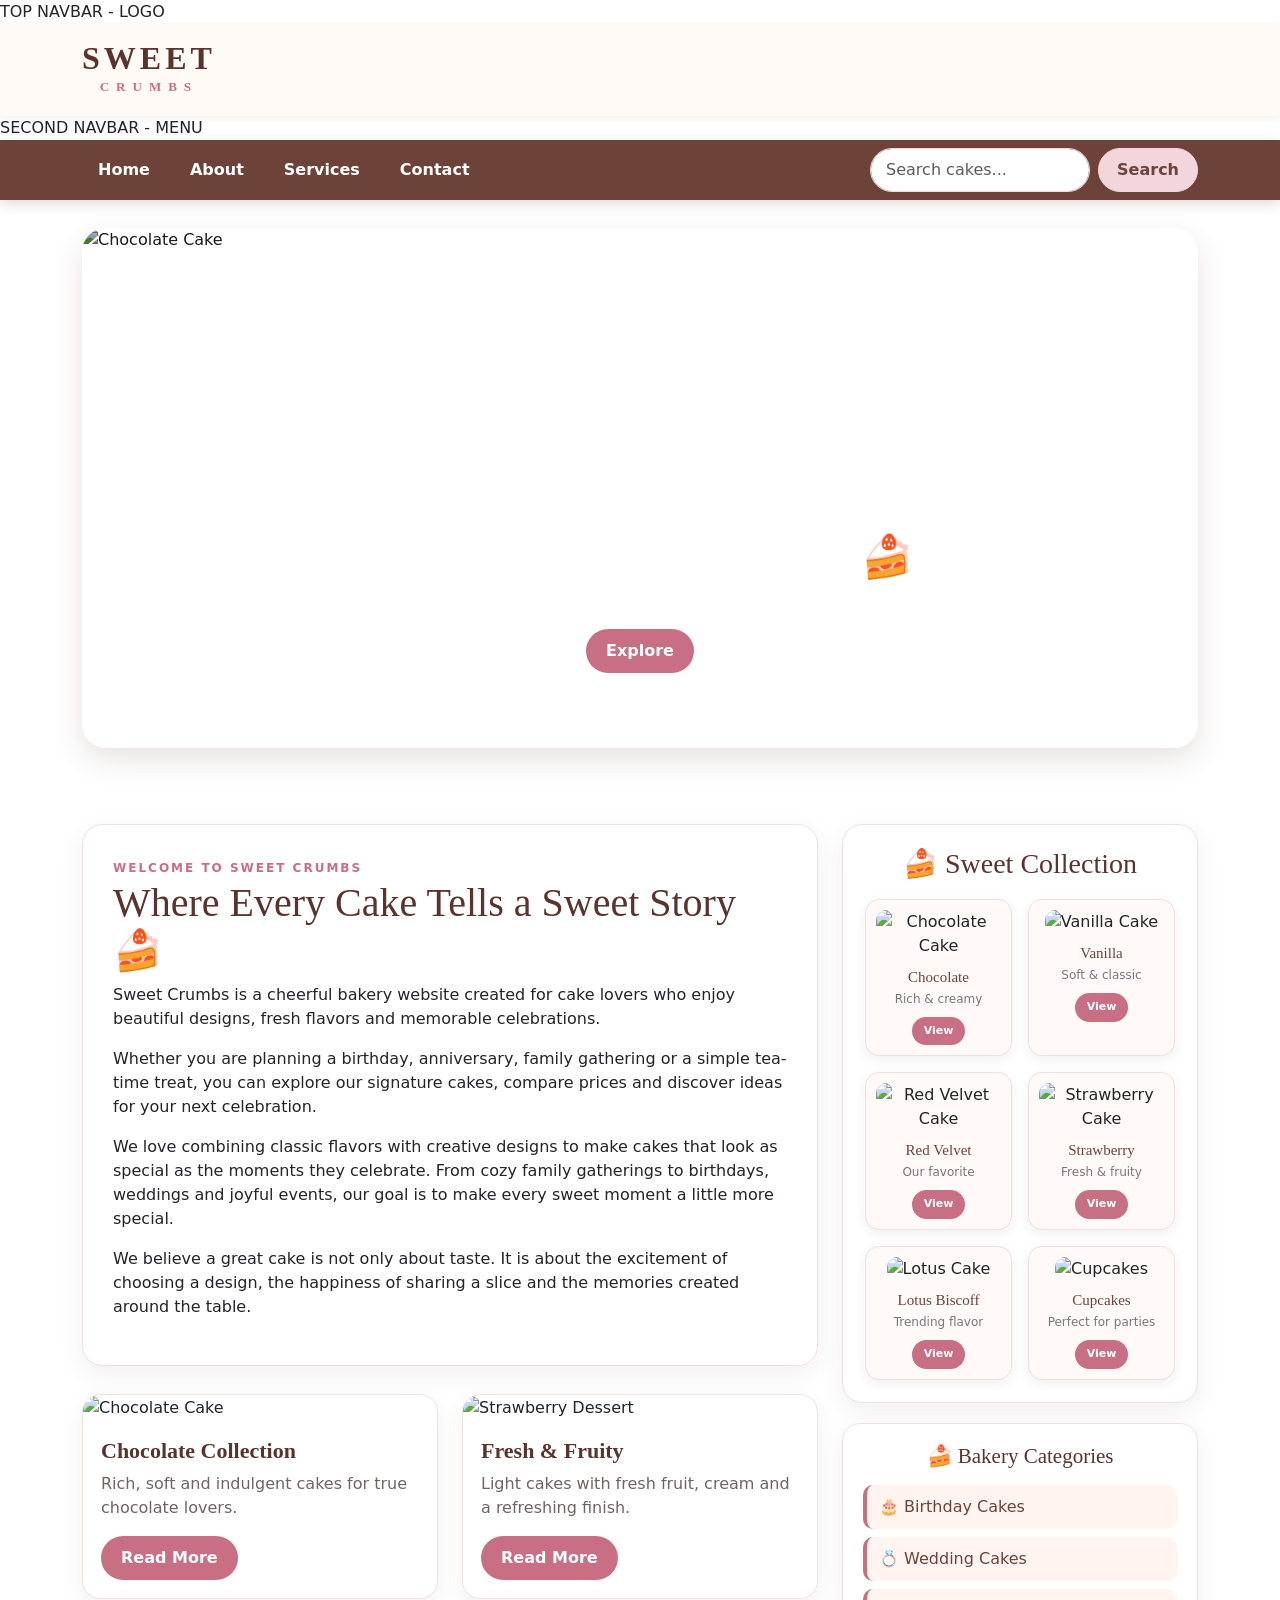
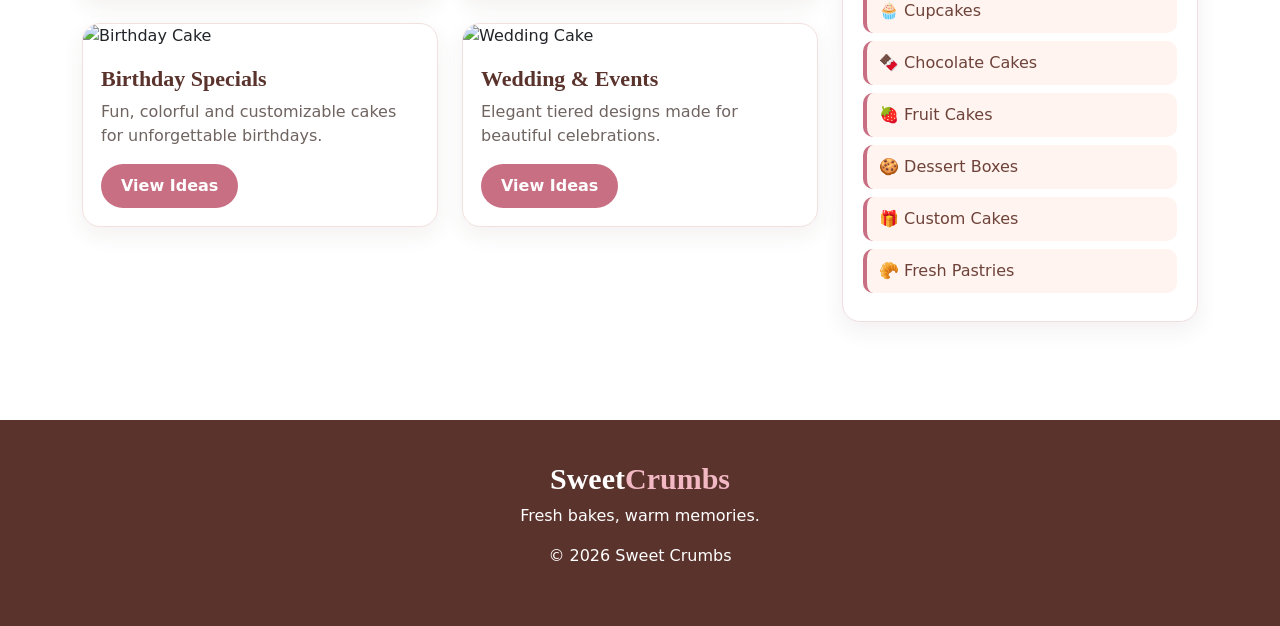
==== index.html @ d3f0cdc3 "Initial commit" ====
<!DOCTYPE html>
<html lang="en">
<head>
    <meta charset="UTF-8">
    <meta name="viewport" content="width=device-width, initial-scale=1.0">
    <title>USING BOOTSTRAP </title>
     <link rel="stylesheet" href="style.css">
    <link href="https://cdn.jsdelivr.net/npm/bootstrap@5.3.8/dist/css/bootstrap.min.css" rel="stylesheet" integrity="sha384-sRIl4kxILFvY47J16cr9ZwB07vP4J8+LH7qKQnuqkuIAvNWLzeN8tE5YBujZqJLB" crossorigin="anonymous">
<script src="https://cdn.jsdelivr.net/npm/bootstrap@5.3.8/dist/js/bootstrap.bundle.min.js" integrity="sha384-FKyoEForCGlyvwx9Hj09JcYn3nv7wiPVlz7YYwJrWVcXK/BmnVDxM+D2scQbITxI" crossorigin="anonymous"></script>
</head>
<body>

     TOP NAVBAR - LOGO


<nav class="top-cake-navbar">

    <div class="container">

        <a href="index.html" class="cake-logo">
            SWEET
            <span>CRUMBS</span>
        </a>

    </div>

</nav>



     SECOND NAVBAR - MENU


<nav class="navbar navbar-expand-lg second-cake-navbar">

    <div class="container">

        <!-- Mobile button -->

        <button
            class="navbar-toggler"
            type="button"
            data-bs-toggle="collapse"
            data-bs-target="#cakeNavbar"
            aria-controls="cakeNavbar"
            aria-expanded="false"
            aria-label="Toggle navigation">

            <span class="navbar-toggler-icon"></span>

        </button>


        <!-- Menu -->

        <div class="collapse navbar-collapse" id="cakeNavbar">

            <ul class="navbar-nav me-auto mb-2 mb-lg-0">

                <li class="nav-item">
                    <a
                        class="nav-link"
                        data-page="home"
                        href="index.html">
                        Home
                    </a>
                </li>

                <li class="nav-item">
                    <a
                        class="nav-link"
                        data-page="about"
                        href="about.html">
                        About
                    </a>
                </li>

                <li class="nav-item">
                    <a
                        class="nav-link"
                        data-page="services"
                        href="services.html">
                        Services
                    </a>
                </li>

                <li class="nav-item">
                    <a
                        class="nav-link"
                        data-page="contact"
                        href="contact.html">
                        Contact
                    </a>
                </li>

            </ul>


            <!-- Search -->

            <form class="d-flex cake-search">

                <input
                    class="form-control me-2"
                    type="search"
                    id="cakeSearch"
                    placeholder="Search cakes..."
                    aria-label="Search">

                <button
                    class="search-cake-btn"
                    type="submit">

                    Search

                </button>

            </form>

        </div>

    </div>

</nav>

<!--HERO CAROUSEL  -->

<section class="hero-wrap">

    <div class="container">

        <div id="cakeCarousel"
             class="carousel slide hero-card"
             data-bs-ride="carousel">

            <!-- Indicators -->

            <div class="carousel-indicators">

                <button
                    type="button"
                    data-bs-target="#cakeCarousel"
                    data-bs-slide-to="0"
                    class="active">
                </button>

                <button
                    type="button"
                    data-bs-target="#cakeCarousel"
                    data-bs-slide-to="1">
                </button>

                <button
                    type="button"
                    data-bs-target="#cakeCarousel"
                    data-bs-slide-to="2">
                </button>

            </div>


            <!-- Slides -->

            <div class="carousel-inner">

                <!-- Slide 1 -->

                <div class="carousel-item active">

                    <img
                        src="https://images.unsplash.com/photo-1578985545062-69928b1d9587?auto=format&fit=crop&w=1400&q=80"
                        class="d-block w-100"
                        alt="Chocolate Cake"
                    >

                    <div class="carousel-caption">

                        <h2>Sweet Moments Start Here 🍰</h2>

                        <p>
                            Fresh cakes, pretty slices and sweet little moments.
                        </p>

                        <button
    type="button"
    class="cake-btn carousel-btn"
    data-message="🍰 Welcome to Sweet Crumbs! Explore our delicious cakes and sweet creations.">

    Explore

</button>
                    </div>

                </div>


                <!-- Slide 2 -->

                <div class="carousel-item">

                    <img
                        src="https://images.unsplash.com/photo-1551024506-0bccd828d307?auto=format&fit=crop&w=1400&q=80"
                        class="d-block w-100"
                        alt="Cupcakes"
                    >

                    <div class="carousel-caption">

                        <h2>Pretty Cakes, Happy Hearts 🧁</h2>

                        <p>
                            Choose from cupcakes, layered cakes,
                            cheesecakes and more.
                        </p>

                             <button
    type="button"
    class="cake-btn carousel-btn"
    data-message="🧁 Discover our sweet collection of cupcakes, layered cakes and delicious desserts.">

    Discover

</button>
                    </div>

                </div>


                <!-- Slide 3 -->

                <div class="carousel-item">

    <img
        src="https://images.unsplash.com/photo-1571115177098-24ec42ed204d?auto=format&fit=crop&w=1400&q=80"
        class="d-block w-100"
        alt="Beautiful Celebration Cake">

    <div class="carousel-caption">

        <h2>Celebrate With Something Sweet 🎂</h2>

        <p>
            Beautifully decorated cakes made to add sweetness
            and joy to every special celebration.
        </p>
<button
    type="button"
    class="cake-btn carousel-btn"
    data-message="🎂 Make your celebration special with a beautiful custom cake designed just for you.">

    Order Idea

</button>

    </div>

</div>


            <!-- Previous -->

            <button
                class="carousel-control-prev"
                type="button"
                data-bs-target="#cakeCarousel"
                data-bs-slide="prev">

                <span class="carousel-control-prev-icon"></span>

            </button>


            <!-- Next -->

            <button
                class="carousel-control-next"
                type="button"
                data-bs-target="#cakeCarousel"
                data-bs-slide="next">

                <span class="carousel-control-next-icon"></span>

            </button>

        </div>

    </div>

</section>


<!--  MAIN CONTENT  -->

<main class="container py-5">

    <div class="row g-4">

        <!-- Main -->

        <div class="col-lg-8">

            <section class="content-card">

                <span class="eyebrow">
                    WELCOME TO SWEET CRUMBS
                </span>

                <h1>
                    Where Every Cake Tells a Sweet Story 🍰
                </h1>

                <p>
                    Sweet Crumbs is a cheerful bakery website created
                    for cake lovers who enjoy beautiful designs, fresh
                    flavors and memorable celebrations.
                </p>

                <p>
                    Whether you are planning a birthday, anniversary,
                    family gathering or a simple tea-time treat, you
                    can explore our signature cakes, compare prices
                    and discover ideas for your next celebration.
                </p>
                       <p>
                We love combining classic flavors with creative
                designs to make cakes that look as special as
                the moments they celebrate. From cozy family
                gatherings to birthdays, weddings and joyful events,
                our goal is to make every sweet moment a little
                more special.
            </p>

            <p>
                We believe a great cake is not only about taste.
                It is about the excitement of choosing a design,
                the happiness of sharing a slice and the memories
                created around the table.
            </p>
            </section>


            <!-- 4 Feature Cards -->

            <section class="row g-4 mt-1">

                <!-- Card 1 -->

                <div class="col-md-6">

                    <div class="feature-card">

                        <img
                            src="https://images.unsplash.com/photo-1606313564200-e75d5e30476c?auto=format&fit=crop&w=700&q=80"
                            alt="Chocolate Cake"
                        >

                        <h3>Chocolate Collection</h3>

                        <p>
                            Rich, soft and indulgent cakes for true
                            chocolate lovers.
                        </p>

                        <button
                            class="cake-btn js-message"
                            data-message="Chocolate Collection: rich cocoa cakes with creamy layers. 🍫">

                            Read More

                        </button>

                    </div>

                </div>


                <!-- Card 2 -->

                <div class="col-md-6">

                    <div class="feature-card">

                        <img
                            src="https://images.unsplash.com/photo-1488477181946-6428a0291777?auto=format&fit=crop&w=700&q=80"
                            alt="Strawberry Dessert"
                        >

                        <h3>Fresh & Fruity</h3>

                        <p>
                            Light cakes with fresh fruit, cream and
                            a refreshing finish.
                        </p>

                        <button
                            class="cake-btn js-message"
                            data-message="Fresh & Fruity: bright flavors perfect for spring and summer celebrations. 🍓">

                            Read More

                        </button>

                    </div>

                </div>


                <!-- Card 3 -->

                <div class="col-md-6">

                    <div class="feature-card">

                        <img
                            src="https://images.unsplash.com/photo-1586985289688-ca3cf47d3e6e?auto=format&fit=crop&w=700&q=80"
                            alt="Birthday Cake"
                        >

                        <h3>Birthday Specials</h3>

                        <p>
                            Fun, colorful and customizable cakes for
                            unforgettable birthdays.
                        </p>

                        <button
                            class="cake-btn js-message"
                            data-message="Birthday Specials: custom colors, names and celebration themes. 🎈">

                            View Ideas

                        </button>

                    </div>

                </div>


                <!-- Card 4 -->

                <div class="col-md-6">

                    <div class="feature-card">

                        <img
                            src="https://images.unsplash.com/photo-1557979619-445218f326b9?auto=format&fit=crop&w=700&q=80"
                            alt="Wedding Cake"
                        >

                        <h3>Wedding & Events</h3>

                        <p>
                            Elegant tiered designs made for beautiful
                            celebrations.
                        </p>

                        <button
                            class="cake-btn js-message"
                            data-message="Wedding & Events: elegant tiered cakes for your biggest moments. 💍">

                            View Ideas

                        </button>

                    </div>

                </div>

            </section>


            <!-- Message -->

            <div id="homeMessage" class="message-box"></div>

        </div>


        <!-- ================= SIDEBAR ================= -->

<aside class="col-lg-4">

    <!-- SIDEBAR 6 CARDS -->
    <div class="sidebar-card">

        <h3>🍰 Sweet Collection</h3>

        <div class="row g-3">

            <!-- Card 1 -->
            <div class="col-6">

                <div class="side-cake-card">

                    <img
                        src="https://images.unsplash.com/photo-1578985545062-69928b1d9587?auto=format&fit=crop&w=500&q=80"
                        alt="Chocolate Cake">

                    <h5>Chocolate</h5>

                    <p>Rich & creamy</p>

                    <button
                        type="button"
                        class="cake-btn js-message"
                        data-message="🍫 Chocolate Cake selected! Rich and creamy.">

                        View

                    </button>

                </div>

            </div>


            <!-- Card 2 -->
            <div class="col-6">

                <div class="side-cake-card">

                    <img
                        src="https://images.unsplash.com/photo-1464349095431-e9a21285b5f3?auto=format&fit=crop&w=500&q=80"
                        alt="Vanilla Cake">

                    <h5>Vanilla</h5>

                    <p>Soft & classic</p>

                    <button
                        type="button"
                        class="cake-btn js-message"
                        data-message="🍰 Vanilla Cake selected! Soft and delicious.">

                        View

                    </button>

                </div>

            </div>


            <!-- Card 3 -->
            <div class="col-6">

                <div class="side-cake-card">

                    
<img
    src="https://images.unsplash.com/photo-1586788224331-947f68671cf1?auto=format&fit=crop&w=500&q=80"
    alt="Red Velvet Cake">
                    <h5>Red Velvet</h5>

                    <p>Our favorite</p>

                    <button
                        type="button"
                        class="cake-btn js-message"
                        data-message="❤️ Red Velvet selected! A customer favorite.">

                        View

                    </button>

                </div>

            </div>


            <!-- Card 4 -->
            <div class="col-6">

                <div class="side-cake-card">

                    <img
                        src="https://images.unsplash.com/photo-1488477181946-6428a0291777?auto=format&fit=crop&w=500&q=80"
                        alt="Strawberry Cake">

                    <h5>Strawberry</h5>

                    <p>Fresh & fruity</p>

                    <button
                        type="button"
                        class="cake-btn js-message"
                        data-message="🍓 Strawberry Cake selected! Fresh and fruity.">

                        View

                    </button>

                </div>

            </div>


            <!-- Card 5 -->
            <div class="col-6">

                <div class="side-cake-card">

                    <img
                        src="https://images.unsplash.com/photo-1541592106381-b31e9677c0e5?auto=format&fit=crop&w=500&q=80"
                        alt="Lotus Cake">

                    <h5>Lotus Biscoff</h5>

                    <p>Trending flavor</p>

                    <button
                        type="button"
                        class="cake-btn js-message"
                        data-message="🍪 Lotus Biscoff selected! A delicious trending flavor.">

                        View

                    </button>

                </div>

            </div>


            <!-- Card 6 -->
            <div class="col-6">

                <div class="side-cake-card">

                    <img
                        src="https://images.unsplash.com/photo-1551024506-0bccd828d307?auto=format&fit=crop&w=500&q=80"
                        alt="Cupcakes">

                    <h5>Cupcakes</h5>

                    <p>Perfect for parties</p>

                    <button
                        type="button"
                        class="cake-btn js-message"
                        data-message="🧁 Cupcake Box selected! Perfect for parties and sharing.">

                        View

                    </button>

                </div>

            </div>

        </div>

    </div>


    <!-- LIST BELOW SIDEBAR -->

    <div class="sidebar-list">

        <h3>🍰 Bakery Categories</h3>

        <ul>

            <li>🎂 Birthday Cakes</li>

            <li>💍 Wedding Cakes</li>

            <li>🧁 Cupcakes</li>

            <li>🍫 Chocolate Cakes</li>

            <li>🍓 Fruit Cakes</li>

            <li>🍪 Dessert Boxes</li>

            <li>🎁 Custom Cakes</li>

            <li>🥐 Fresh Pastries</li>

        </ul>

    </div>


    <!-- SIDE MESSAGE -->

    <div id="sidebarMessage" class="message-box"></div>

</aside>
    </div>

</main>


<!--  FOOTER  -->

<footer class="cake-footer">

    <div class="container text-center">

        <h3>
            Sweet<span>Crumbs</span>
        </h3>

        <p>Fresh bakes, warm memories.</p>

        <p>© 2026 Sweet Crumbs</p>

    </div>

</footer>



    <script src="https://cdn.jsdelivr.net/npm/@popperjs/core@2.11.8/dist/umd/popper.min.js" integrity="sha384-I7E8VVD/ismYTF4hNIPjVp/Zjvgyol6VFvRkX/vR+Vc4jQkC+hVqc2pM8ODewa9r" crossorigin="anonymous"></script>
    <script src="https://cdn.jsdelivr.net/npm/bootstrap@5.3.8/dist/js/bootstrap.min.js" integrity="sha384-G/EV+4j2dNv+tEPo3++6LCgdCROaejBqfUeNjuKAiuXbjrxilcCdDz6ZAVfHWe1Y" crossorigin="anonymous"></script>
</div>

      <script src="script.js"></script>
</body>
</html>
---- style.css ----
:root {
    --cream: #fffaf5;
    --pink: #f3d6dc;
    --rose: #c96f83;
    --brown: #6d4239;
    --deep: #5a332d;
    --gold: #d8a55b;
}


/* =========================
   BODY
========================= */

body {
    margin: 0;
    background: var(--cream);
    font-family: Arial, sans-serif;
    color: #4d403d;
}


/* =========================
   TOP NAVBAR
========================= */

.top-cake-navbar {
    width: 100%;
    background-color: #fffaf5;
    padding: 18px 40px;
    box-shadow: 0 2px 8px rgba(90, 51, 45, 0.08);
}


/* Cake Logo */

.cake-logo {
    display: inline-block;
    text-decoration: none;

    color: #5a332d;

    font-family: Georgia, serif;
    font-size: 32px;
    font-weight: bold;

    letter-spacing: 4px;
    line-height: 1;
}

.cake-logo span {
    display: block;

    color: #c96f83;

    font-size: 13px;
    letter-spacing: 7px;

    text-align: center;
    margin-top: 6px;
}


/* =========================
   SECOND NAVBAR
========================= */

.second-cake-navbar {
    width: 100%;
    background-color: #6d4239;

    padding: 10px 25px;

    box-shadow:
        0 4px 12px rgba(90, 51, 45, 0.18);
}


/* Menu */

.second-cake-navbar .navbar-nav {
    gap: 8px;
}

.second-cake-navbar .nav-link {
    color: #fff !important;

    font-size: 16px;
    font-weight: 600;

    padding: 9px 16px !important;

    border-radius: 20px;

    transition: 0.3s ease;
}


/* Hover */

.second-cake-navbar .nav-link:hover {
    background-color: #c96f83;
    color: white !important;
}


/* Active Page */

.second-cake-navbar .nav-link.active {
    background-color: #c96f83;
    color: white !important;

    box-shadow:
        0 3px 10px rgba(201, 111, 131, 0.3);
}


/* =========================
   SEARCH BAR
========================= */

.cake-search {
    margin-left: 20px;
}

.cake-search input {
    width: 220px;

    border-radius: 25px;

    border: 1px solid #f1d8d9;

    padding: 9px 15px;

    outline: none;
}

.cake-search input:focus {
    border-color: #c96f83;

    box-shadow:
        0 0 0 3px rgba(201, 111, 131, 0.15);
}


/* Search Button */

.search-cake-btn {
    border: 1px solid #f3d6dc;

    background-color: #f3d6dc;
    color: #6d4239;

    padding: 8px 18px;

    border-radius: 25px;

    font-weight: bold;

    transition: 0.3s;
}

.search-cake-btn:hover {
    background-color: #c96f83;
    color: white;
}


/* =========================
   MOBILE
========================= */

@media (max-width: 768px) {

    .top-cake-navbar {
        padding: 15px 20px;
        text-align: center;
    }

    .cake-logo {
        font-size: 28px;
    }

    .second-cake-navbar {
        padding: 10px 15px;
    }

    .second-cake-navbar .navbar-nav {
        margin-top: 12px;
        gap: 5px;
    }

    .second-cake-navbar .nav-link {
        width: fit-content;
    }

    .cake-search {
        margin: 15px 0 5px;
        width: 100%;
    }

    .cake-search input {
        width: 100%;
    }
}

.carousel-message {
    display: none;
    margin: 20px auto 0;
    max-width: 900px;
    padding: 16px 20px;

    background: #fff0f2;
    border-left: 5px solid #c96f83;
    border-radius: 12px;

    text-align: center;
    box-shadow: 0 5px 15px rgba(90, 51, 45, 0.08);
}

.carousel-message.show {
    display: block;
}

.carousel-message p {
    margin: 0;
    color: #6d4239;
    font-size: 16px;
    line-height: 1.6;
}

.carousel-btn.active {
    background-color: #5a332d !important;
    color: white !important;
    transform: translateY(-2px);
}


/* =========================
   HERO
========================= */

.hero-wrap {
    padding: 28px 0;
}

.hero-card {
    border-radius: 24px;
    overflow: hidden;
    box-shadow: 0 12px 30px rgba(90, 51, 45, 0.14);
}

.hero-card img {
    height: 520px;
    object-fit: cover;
    filter: brightness(0.72);
}

.hero-card .carousel-caption {
    bottom: 55px;
}

.hero-card h2 {
    font: 700 42px Georgia, serif;
}


/* =========================
   BUTTON
========================= */

.cake-btn {
    border: 0;
    background: var(--rose);
    color: #fff;
    padding: 10px 20px;
    border-radius: 24px;
    font-weight: 700;
    transition: 0.25s;
}

.cake-btn:hover,
.cake-btn.active {
    background: var(--deep);
    transform: translateY(-2px);
}


/* =========================
   CONTENT
========================= */

.content-card,
.sidebar-card,
.about-box,
.product-card,
.contact-card,
.table-wrap {
    background: #fff;
    border-radius: 20px;
    box-shadow: 0 8px 24px rgba(90, 51, 45, 0.08);
    border: 1px solid #f0dfe0;
}

.content-card {
    padding: 30px;
}

.content-card h1,
.about-box h2,
.table-wrap h2,
.contact-card h2 {
    font-family: Georgia, serif;
    color: var(--deep);
}


/* =========================
   TEXT LABELS
========================= */

.eyebrow,
.tag {
    color: var(--rose);
    font-size: 12px;
    letter-spacing: 2px;
    font-weight: 800;
}


/* =========================
   FEATURE CARDS
========================= */

.feature-card {
    background: #fff;
    border-radius: 18px;
    overflow: hidden;
    height: 100%;
    box-shadow: 0 8px 22px rgba(90, 51, 45, 0.07);
    border: 1px solid #f1e2df;
}

.feature-card img {
    width: 100%;
    height: 190px;
    object-fit: cover;
}

.feature-card h3,
.product-card h3 {
    font: 700 22px Georgia, serif;
    color: var(--deep);
    padding: 18px 18px 0;
}

.feature-card p {
    padding: 0 18px;
    color: #6f6460;
}

.feature-card .cake-btn {
    margin: 0 18px 18px;
}
/* =========================
   SIDEBAR 6 CAKE CARDS
========================= */

.sidebar-card {
    padding: 22px;
    background: #fff;
    border-radius: 20px;
    border: 1px solid #f0dfe0;
    box-shadow: 0 8px 24px rgba(90, 51, 45, 0.08);
}

.sidebar-card > h3 {
    color: #5a332d;
    text-align: center;
    font-family: Georgia, serif;
    margin-bottom: 18px;
}


/* Each small card */

.side-cake-card {
    background: #fffaf7;
    border: 1px solid #f0dfe0;
    border-radius: 14px;
    padding: 10px;
    text-align: center;
    height: 100%;
    box-shadow: 0 4px 12px rgba(90, 51, 45, 0.08);

    transition: all 0.3s ease;
}

.side-cake-card:hover {
    transform: translateY(-5px);
    box-shadow: 0 8px 20px rgba(90, 51, 45, 0.14);
}


/* Card image */

.side-cake-card img {
    width: 100%;
    height: 90px;
    object-fit: cover;
    border-radius: 10px;
}


/* Card heading */

.side-cake-card h5 {
    color: #6d4239;
    font-family: Georgia, serif;
    font-size: 15px;
    margin: 10px 0 4px;
}


/* Card paragraph */

.side-cake-card p {
    color: #777;
    font-size: 12px;
    margin-bottom: 9px;
}


/* Small button */

.side-cake-card .cake-btn {
    padding: 6px 12px;
    font-size: 11px;
}


/* =========================
   LIST BELOW SIDEBAR
========================= */

.sidebar-list {
    margin-top: 20px;
    padding: 20px;

    background: #fff;
    border: 1px solid #f0dfe0;
    border-radius: 18px;

    box-shadow: 0 8px 22px rgba(90, 51, 45, 0.08);
}

.sidebar-list h3 {
    text-align: center;
    color: #5a332d;
    font-family: Georgia, serif;
    font-size: 21px;
    margin-bottom: 16px;
}

.sidebar-list ul {
    list-style: none;
    padding: 0;
    margin: 0;
}

.sidebar-list li {
    background: #fff4f0;
    color: #6d4239;

    padding: 10px 12px;
    margin-bottom: 8px;

    border-radius: 10px;
    border-left: 4px solid #c96f83;

    transition: all 0.3s ease;
}

.sidebar-list li:hover {
    background: #f3d6dc;
    transform: translateX(5px);
}


/* Message under sidebar */

#sidebarMessage {
    margin-top: 20px;
}


/* =========================
   MESSAGE
========================= */

.message-box {
    display: none;
    margin-top: 20px;
    padding: 15px 18px;
    background: #fff0f2;
    border-left: 5px solid var(--rose);
    border-radius: 12px;
}

.message-box.show {
    display: block;
}


/* =========================
   PAGE HERO
========================= */

.page-hero {
    padding: 70px 0;
    background: linear-gradient(
        120deg,
        #fff7f1,
        #f5dce1
    );
}

.page-hero h1 {
    font: 700 44px Georgia, serif;
    color: var(--deep);
}


/* =========================
   ABOUT
========================= */

.about-box {
    padding: 0;
    overflow: hidden;
    display: grid;
    grid-template-columns: 1fr 1fr;
}

.about-box img {
    width: 100%;
    height: 100%;
    object-fit: cover;
    min-height: 420px;
}

.about-box > div {
    padding: 40px;
}


/* =========================
   PRODUCT CARDS
========================= */

.product-card {
    overflow: hidden;
    height: 100%;
}

.product-card img {
    width: 100%;
    height: 240px;
    object-fit: cover;
}

.product-card .p-4 strong {
    font-size: 24px;
    color: var(--deep);
}


/* =========================
   TABLE
========================= */

.table-wrap {
    padding: 28px;
}

.cake-table thead th {
    background: var(--deep);
    color: white;
}

.cake-table tbody tr:nth-child(even) {
    background: #fff4f0;
}


/* =========================
   CONTACT
========================= */

.contact-card {
    padding: 28px;
}

.contact-item {
    display: flex;
    gap: 12px;
    padding: 12px 0;
    border-bottom: 1px solid #f0e6e2;
}

.contact-item:last-child {
    border-bottom: 0;
}


/* =========================
   FORM
========================= */

.form-control,
.form-select {
    border-radius: 12px;
    padding: 11px 13px;
    border-color: #e5d3cf;
}

.form-control:focus,
.form-select:focus {
    border-color: var(--rose);
    box-shadow: 0 0 0 0.2rem rgba(201, 111, 131, 0.15);
}


/* =========================
   FOOTER
========================= */

.cake-footer {
    margin-top: 50px;
    background: var(--deep);
    color: #fff;
    padding: 42px 0;
}

.cake-footer h3 {
    font: 700 30px Georgia, serif;
}

.cake-footer h3 span {
    color: #f2b8c3;
}


/* =========================
   MOBILE
========================= */

@media (max-width: 768px) {

    .hero-card img {
        height: 360px;
    }

    .hero-card h2 {
        font-size: 27px;
    }

    .about-box {
        grid-template-columns: 1fr;
    }

    .about-box img {
        min-height: 260px;
    }

    .page-hero h1 {
        font-size: 32px;
    }

    .nav-link {
        margin-left: 0;
    }
}
/* =========================
   ABOUT PAGE
========================= */

.about-box {
    display: grid;
    grid-template-columns: 1fr 1fr;
    overflow: hidden;

    background: #fff;
    border-radius: 22px;
    border: 1px solid #f0dfe0;

    box-shadow: 0 10px 28px rgba(90, 51, 45, 0.10);
}


/* Image */

.about-image {
    width: 100%;
    min-height: 500px;
    overflow: hidden;
}

.about-image img {
    width: 100%;
    height: 100%;
    min-height: 500px;
    object-fit: cover;
    display: block;
}


/* Content */

.about-content {
    padding: 45px;
}

.about-content h2 {
    color: #5a332d;
    font-family: Georgia, serif;
    font-size: 36px;
    margin: 12px 0 20px;
}

.about-content p {
    color: #6f6460;
    font-size: 16px;
    line-height: 1.8;
    margin-bottom: 16px;
}


/* Value Section */

.section-title {
    color: #5a332d;
    font-family: Georgia, serif;
    font-size: 34px;
    margin-top: 8px;
}

.section-subtitle {
    max-width: 700px;
    margin: 0 auto;
    color: #777;
    line-height: 1.7;
}


/* Value Cards */

.about-value-card {
    height: 100%;
    padding: 30px 22px;

    background: #fff;

    border-radius: 18px;

    border: 1px solid #f0dfe0;

    text-align: center;

    box-shadow: 0 7px 20px rgba(90, 51, 45, 0.07);

    transition: 0.3s ease;
}

.about-value-card:hover {
    transform: translateY(-6px);

    box-shadow:
        0 12px 25px rgba(90, 51, 45, 0.14);
}


/* Icon */

.value-icon {
    width: 65px;
    height: 65px;

    margin: 0 auto 18px;

    display: flex;
    align-items: center;
    justify-content: center;

    background: #f3d6dc;

    border-radius: 50%;

    font-size: 30px;
}


/* Card Heading */

.about-value-card h3 {
    color: #5a332d;
    font-family: Georgia, serif;
    font-size: 22px;
    margin-bottom: 10px;
}


/* Card Paragraph */

.about-value-card p {
    color: #6f6460;
    line-height: 1.7;
    margin: 0;
}


/* Mission */

.mission-box {
    padding: 40px;

    background:
        linear-gradient(
            135deg,
            #fff7f1,
            #f3d6dc
        );

    border-radius: 20px;

    text-align: center;

    border: 1px solid #efd8da;

    box-shadow: 0 8px 22px rgba(90, 51, 45, 0.08);
}

.mission-box h2 {
    color: #5a332d;
    font-family: Georgia, serif;
    font-size: 32px;
    margin: 10px 0 15px;
}

.mission-box p {
    max-width: 800px;
    margin: 0 auto 20px;

    color: #6f6460;
    line-height: 1.8;
}


/* Mobile */

@media (max-width: 768px) {

    .about-box {
        grid-template-columns: 1fr;
    }

    .about-image {
        min-height: 280px;
    }

    .about-content {
        padding: 28px;
    }

    .about-content h2 {
        font-size: 28px;
    }

    .section-title {
        font-size: 28px;
    }

    .mission-box {
        padding: 28px 20px;
    }

    .mission-box h2 {
        font-size: 27px;
    }
}


/* =========================
   SERVICES PAGE
========================= */

.service-card {
    height: 100%;
    overflow: hidden;

    background: #fff;

    border: 1px solid #f0dfe0;
    border-radius: 20px;

    box-shadow: 0 8px 22px rgba(90, 51, 45, 0.08);

    transition: all 0.35s ease;
}

.service-card:hover {
    transform: translateY(-8px);

    box-shadow:
        0 14px 30px rgba(90, 51, 45, 0.15);
}


/* Service Image */

.service-card img {
    width: 100%;
    height: 230px;

    object-fit: cover;

    display: block;
}


/* Service Content */

.service-card-body {
    padding: 22px;
}

.service-card-body h3 {
    color: #5a332d;
    font-family: Georgia, serif;

    font-size: 23px;

    margin: 10px 0;
}

.service-card-body p {
    color: #6f6460;

    font-size: 14px;
    line-height: 1.7;

    margin-bottom: 18px;
}


/* Tag */

.service-card-body .tag {
    color: #c96f83;

    font-size: 11px;
    font-weight: bold;

    letter-spacing: 2px;
}


/* Highlight */

.service-highlight {
    padding: 45px;

    background:
        linear-gradient(
            135deg,
            #fff7f1,
            #f3d6dc
        );

    border-radius: 22px;

    text-align: center;

    border: 1px solid #efd8da;

    box-shadow:
        0 10px 25px rgba(90, 51, 45, 0.08);
}

.service-highlight h2 {
    color: #5a332d;

    font-family: Georgia, serif;

    font-size: 34px;

    margin: 12px 0 15px;
}

.service-highlight p {
    max-width: 750px;

    margin: 0 auto 22px;

    color: #6f6460;

    line-height: 1.8;
}


/* Mobile */

@media (max-width: 768px) {

    .service-card img {
        height: 200px;
    }

    .service-card-body {
        padding: 18px;
    }

    .service-highlight {
        padding: 28px 20px;
    }

    .service-highlight h2 {
        font-size: 27px;
    }

}


/* ==================================================
   CONTACT PAGE
================================================== */

/* Contact Information */

.contact-info {
    height: 100%;
    padding: 35px;
    background: #fff8f5;
    border-radius: 20px;
    border: 1px solid #f1d8d2;
}

.contact-info .section-title {
    margin-top: 10px;
    margin-bottom: 15px;
}

.contact-info > p {
    color: #6d5a55;
    line-height: 1.8;
    margin-bottom: 30px;
}


/* Contact Items */

.contact-item {
    display: flex;
    align-items: flex-start;
    gap: 18px;
    padding: 18px 0;
    border-bottom: 1px solid #ead8d4;
}

.contact-item:last-child {
    border-bottom: none;
}

.contact-icon {
    width: 48px;
    height: 48px;
    min-width: 48px;

    display: flex;
    align-items: center;
    justify-content: center;

    background: #f3c6bd;
    border-radius: 50%;

    font-size: 22px;
}

.contact-item h4 {
    margin: 0 0 5px;
    color: #633f3a;
    font-size: 18px;
}

.contact-item p {
    margin: 0;
    color: #765f59;
    line-height: 1.6;
}


/* ==================================================
   CONTACT FORM
================================================== */

.contact-form-card {
    height: 100%;
    padding: 35px;

    background: #ffffff;

    border-radius: 20px;
    border: 1px solid #f1d8d2;

    box-shadow: 0 8px 25px rgba(120, 70, 60, 0.08);
}

.contact-form-card h2 {
    color: #633f3a;
    font-size: 30px;
    margin-top: 10px;
    margin-bottom: 10px;
}

.contact-form-card > p {
    color: #765f59;
    margin-bottom: 25px;
    line-height: 1.7;
}


/* Form Labels */

.contact-form-card .form-label {
    color: #633f3a;
    font-weight: 600;
    margin-bottom: 7px;
}


/* Inputs */

.contact-form-card .form-control,
.contact-form-card .form-select {
    border: 1px solid #e5c8c2;
    border-radius: 10px;
    padding: 12px 15px;

    color: #633f3a;
    background: #fffaf8;

    transition: 0.3s ease;
}


/* Input Focus */

.contact-form-card .form-control:focus,
.contact-form-card .form-select:focus {
    border-color: #d99b91;

    box-shadow: 0 0 0 3px rgba(217, 155, 145, 0.15);

    background: #ffffff;
}


/* Textarea */

.contact-form-card textarea {
    resize: vertical;
    min-height: 130px;
}


/* Placeholder */

.contact-form-card .form-control::placeholder {
    color: #aa918b;
}


/* ==================================================
   CONTACT BUTTON
================================================== */

.contact-form-card .cake-btn {
    border: none;
    margin-top: 8px;
    cursor: pointer;
}


/* ==================================================
   CONTACT SUCCESS MESSAGE
================================================== */

#contactMessage {
    margin-top: 20px;
}


/* ==================================================
   RESPONSIVE CONTACT
================================================== */

@media (max-width: 991px) {

    .contact-info {
        height: auto;
    }

    .contact-form-card {
        height: auto;
    }

}


@media (max-width: 576px) {

    .contact-info,
    .contact-form-card {
        padding: 25px 20px;
        border-radius: 15px;
    }

    .contact-form-card h2 {
        font-size: 24px;
    }

    .contact-item {
        gap: 12px;
    }

    .contact-icon {
        width: 42px;
        height: 42px;
        min-width: 42px;
        font-size: 18px;
    }

}
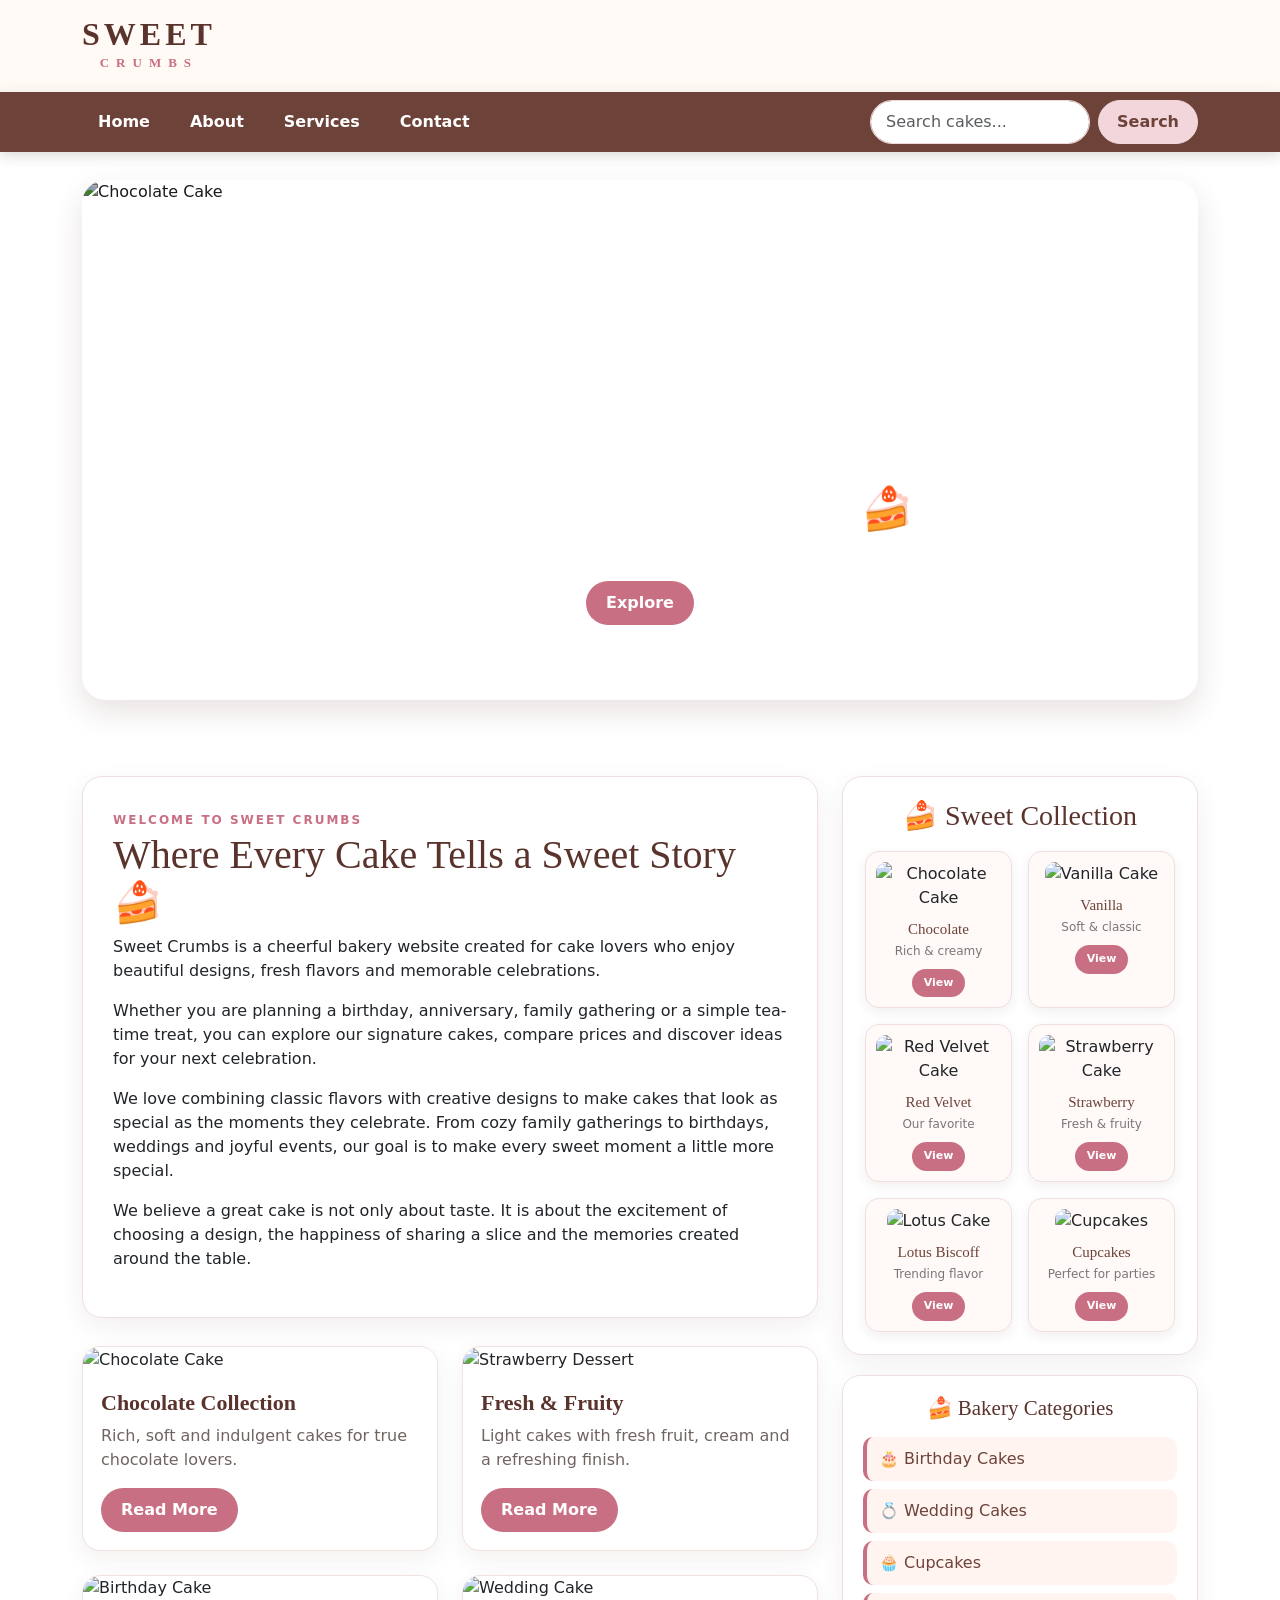
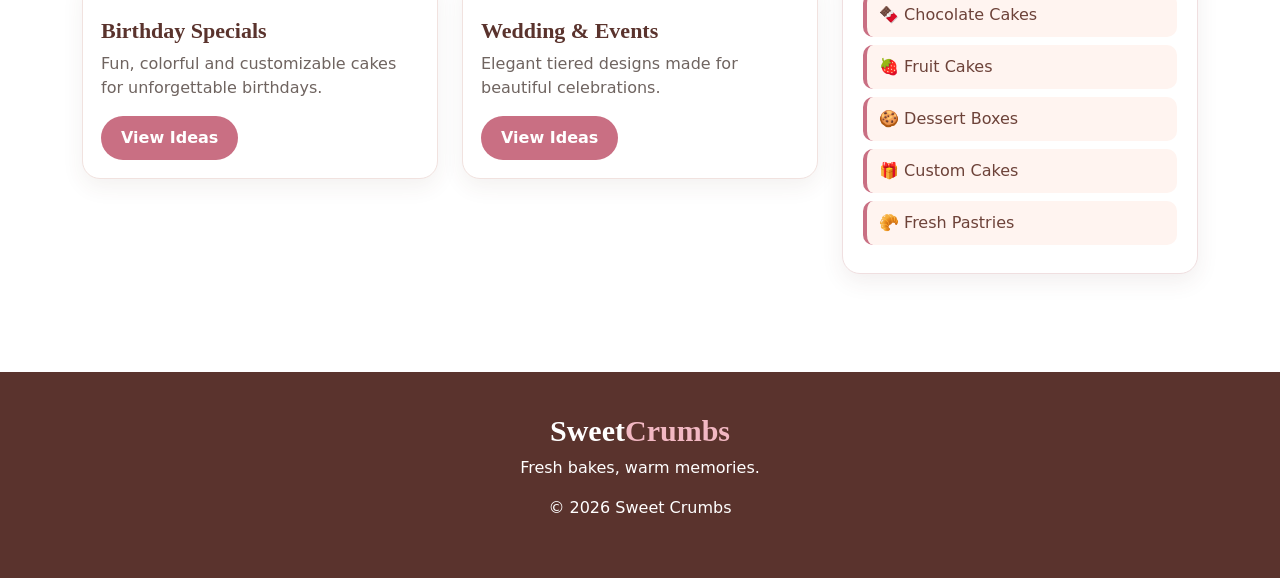
==== commit 2c77f611: "Initial commit" ====
--- a/index.html
+++ b/index.html
@@ -10,7 +10,7 @@
 </head>
 <body>
 
-     TOP NAVBAR - LOGO
+    <!---- TOP NAVBAR - LOGO>---->
 
 
 <nav class="top-cake-navbar">
@@ -28,7 +28,7 @@
 
 
 
-     SECOND NAVBAR - MENU
+     <!--SECOND NAVBAR  MENU-->
 
 
 <nav class="navbar navbar-expand-lg second-cake-navbar">
